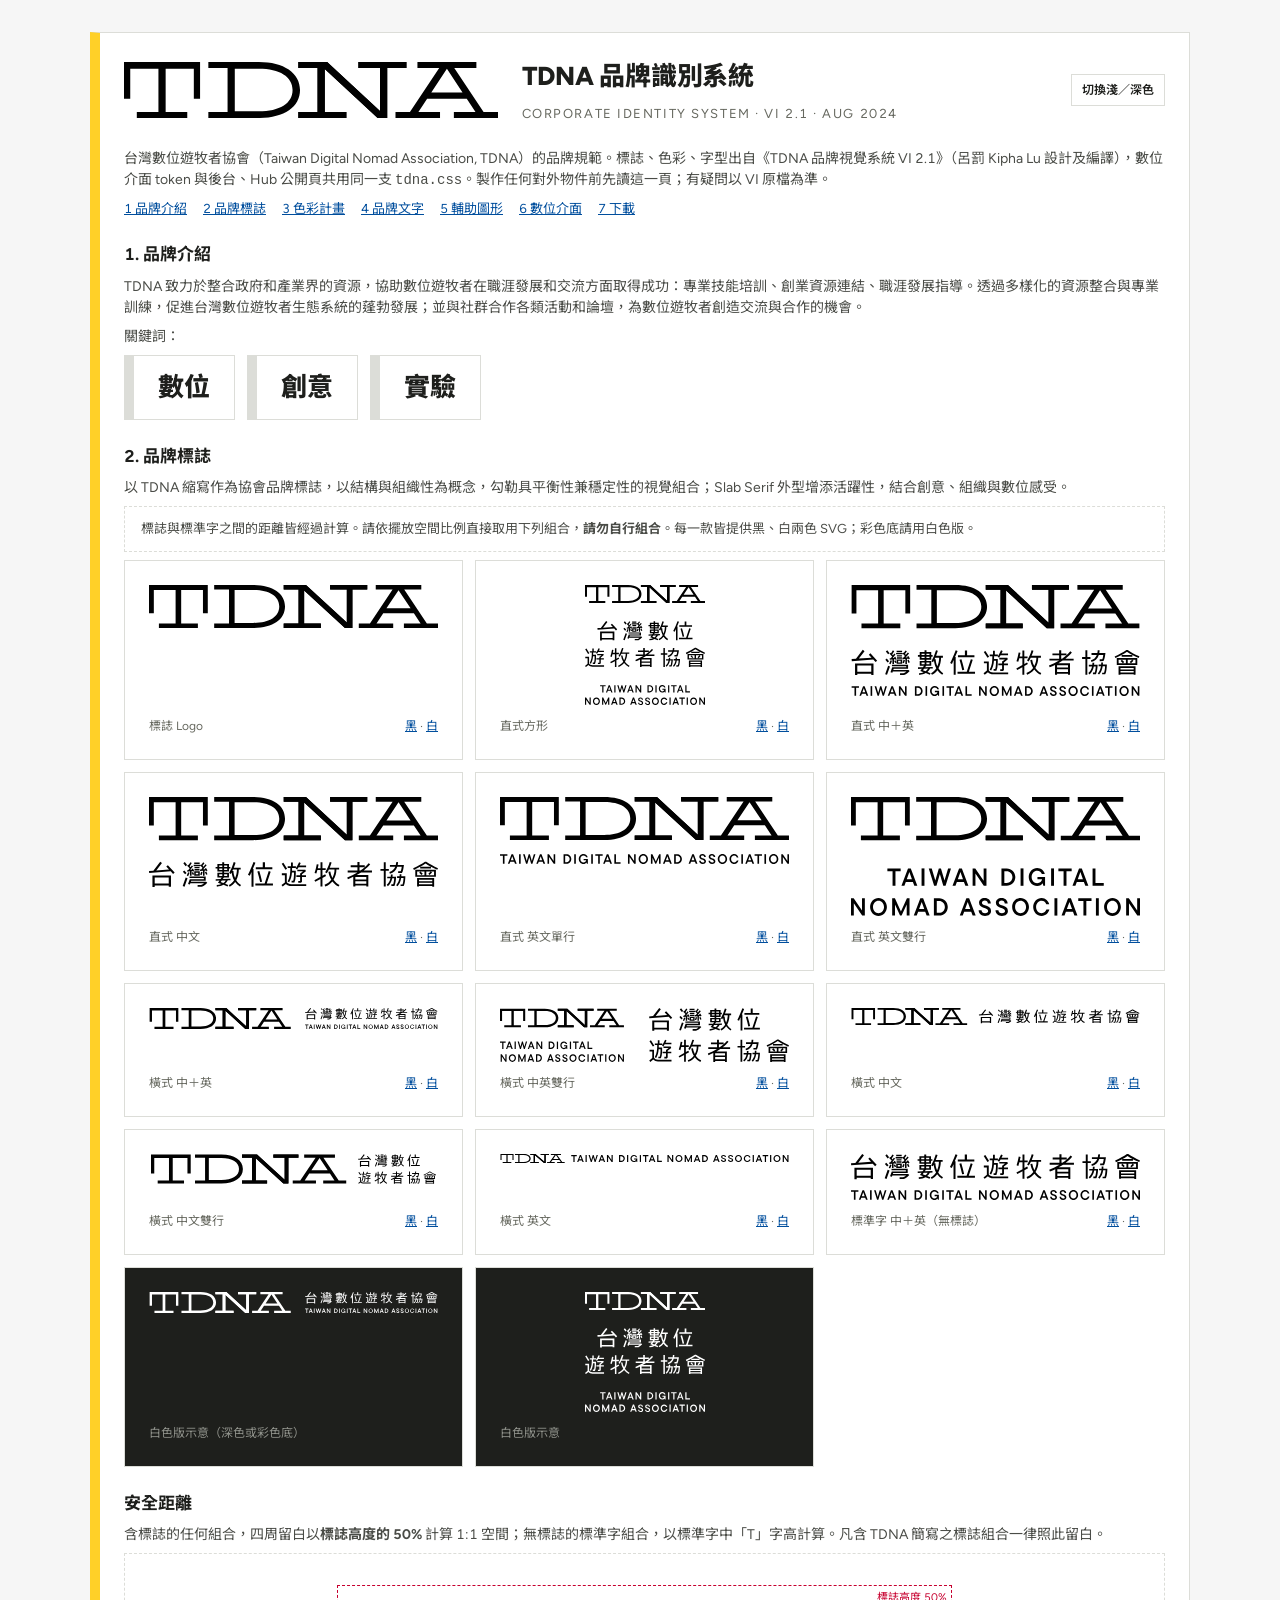
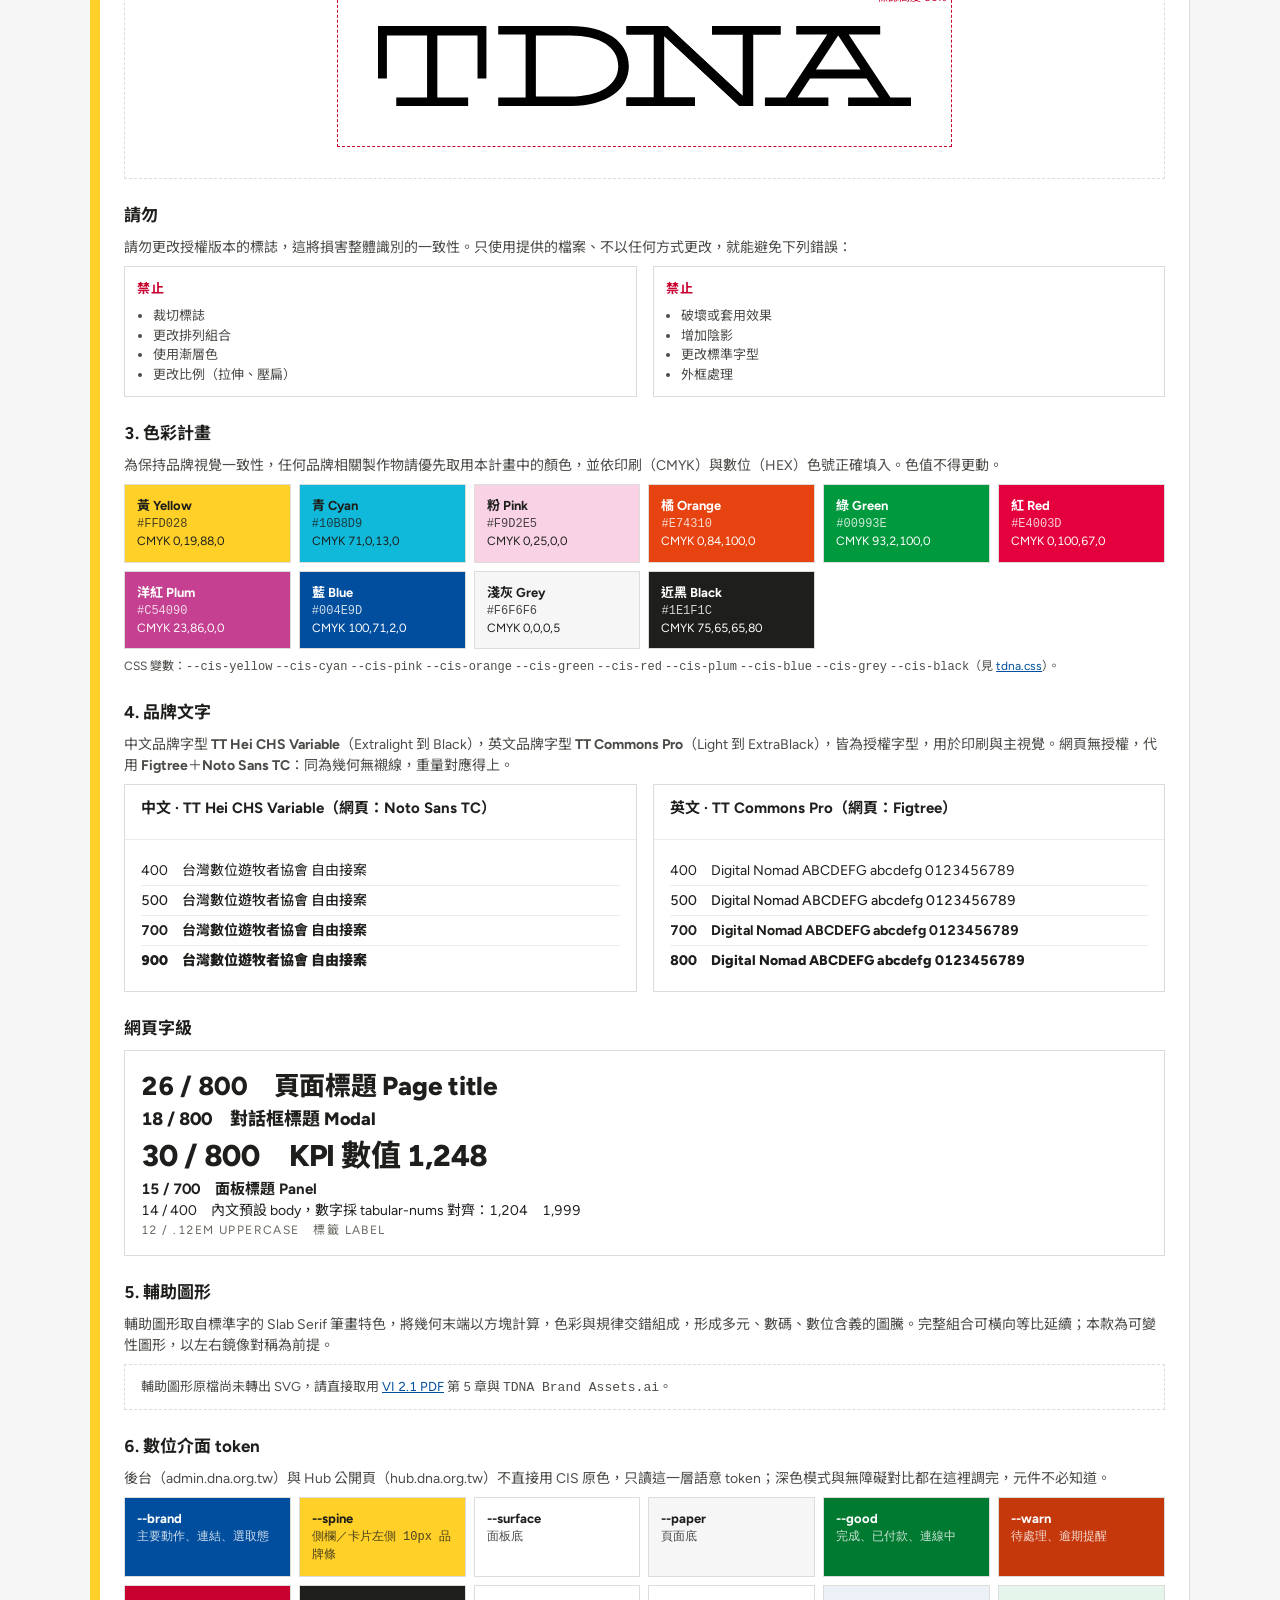
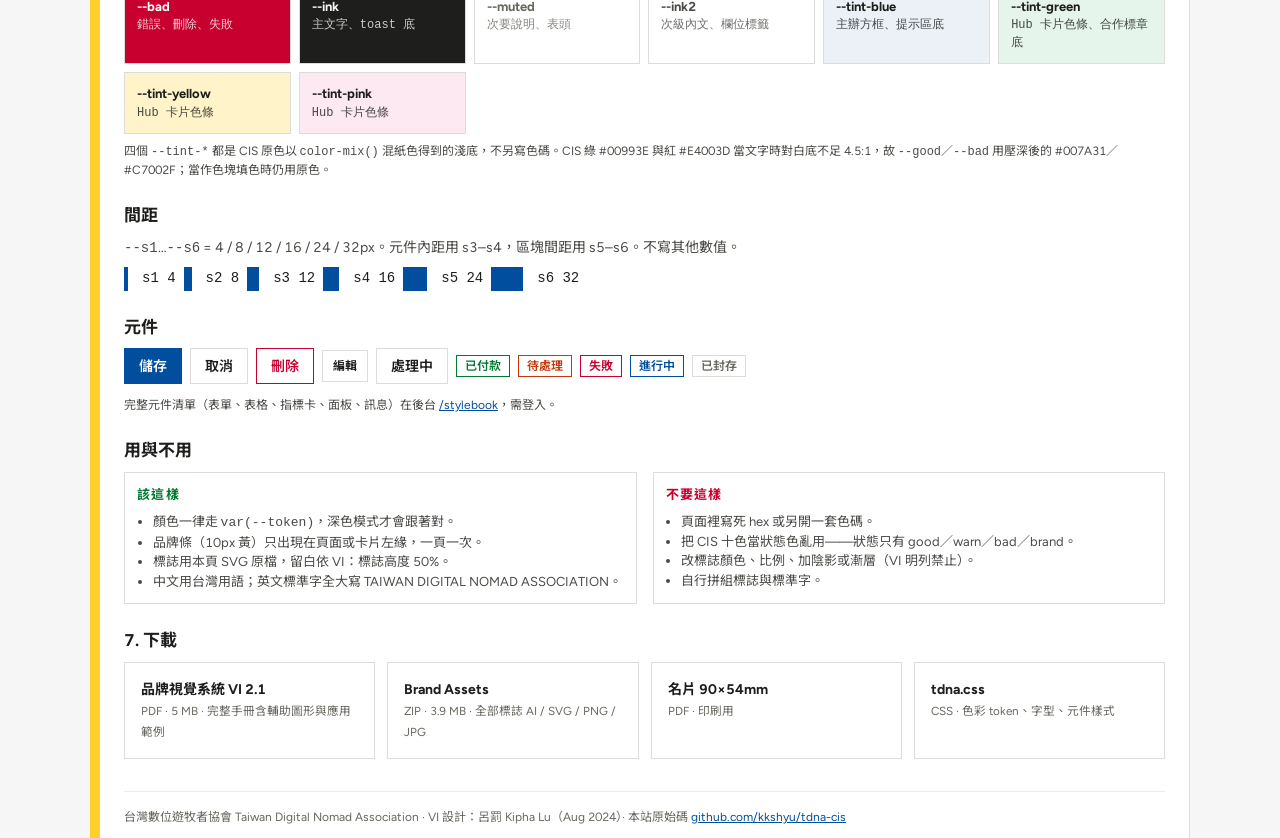
==== index.html @ 8219daec "TDNA CIS static site: logos, colours, type, UI tokens, downloads Co-Authored-By: Claude Fable 5.1 <n" ====
<!doctype html>
<html lang="zh-Hant">
<head>
<meta charset="utf-8">
<meta name="viewport" content="width=device-width, initial-scale=1">
<title>TDNA 品牌識別系統 CIS</title>
<meta name="description" content="台灣數位遊牧者協會（TDNA）品牌識別系統：標誌、色彩、字型、數位介面 token 與可下載素材。依《TDNA 品牌視覺系統 VI 2.1》。">
<meta property="og:title" content="TDNA 品牌識別系統 CIS">
<meta property="og:description" content="台灣數位遊牧者協會品牌識別系統：標誌、色彩、字型、數位介面 token 與可下載素材。">
<link rel="icon" href="data:image/svg+xml,%3Csvg xmlns='http://www.w3.org/2000/svg' viewBox='0 0 16 16'%3E%3Crect width='16' height='16' fill='%23004E9D'/%3E%3Crect width='3' height='16' fill='%23FFD028'/%3E%3C/svg%3E">
<link rel="stylesheet" href="https://fonts.googleapis.com/css2?family=Figtree:wght@400;500;600;700;800&family=Noto+Sans+TC:wght@400;500;700;900&display=swap">
<link rel="stylesheet" href="/assets/tdna.css">
</head>
<body>
<main class="page">
<div class="hero">
  <img src="/assets/logo/logo-black.svg" alt="TDNA" class="logo-light">
  <div>
    <h1>TDNA 品牌識別系統</h1>
    <div class="sub">Corporate Identity System · VI 2.1 · Aug 2024</div>
  </div>
  <button class="btn sm" id="theme" style="margin-left:auto">切換淺／深色</button>
</div>
<p>台灣數位遊牧者協會（Taiwan Digital Nomad Association, TDNA）的品牌規範。標誌、色彩、字型出自《TDNA 品牌視覺系統 VI 2.1》（呂罰 Kipha Lu 設計及編譯），數位介面 token 與後台、Hub 公開頁共用同一支 <code>tdna.css</code>。製作任何對外物件前先讀這一頁；有疑問以 VI 原檔為準。</p>
<nav class="toc">
  <a href="#intro">1 品牌介紹</a><a href="#logo">2 品牌標誌</a><a href="#color">3 色彩計畫</a><a href="#type">4 品牌文字</a><a href="#pattern">5 輔助圖形</a><a href="#ui">6 數位介面</a><a href="#download">7 下載</a>
</nav>

<section id="intro">
<h2>1. 品牌介紹</h2>
<p>TDNA 致力於整合政府和產業界的資源，協助數位遊牧者在職涯發展和交流方面取得成功：專業技能培訓、創業資源連結、職涯發展指導。透過多樣化的資源整合與專業訓練，促進台灣數位遊牧者生態系統的蓬勃發展；並與社群合作各類活動和論壇，為數位遊牧者創造交流與合作的機會。</p>
<p>關鍵詞：</p>
<div class="keywords"><span>數位</span><span>創意</span><span>實驗</span></div>
</section>

<section id="logo">
<h2>2. 品牌標誌</h2>
<p>以 TDNA 縮寫作為協會品牌標誌，以結構與組織性為概念，勾勒具平衡性兼穩定性的視覺組合；Slab Serif 外型增添活躍性，結合創意、組織與數位感受。</p>
<p class="note">標誌與標準字之間的距離皆經過計算。請依擺放空間比例直接取用下列組合，<b>請勿自行組合</b>。每一款皆提供黑、白兩色 SVG；彩色底請用白色版。</p>
<div class="logos">
  <figure><img src="/assets/logo/logo-black.svg" alt="TDNA 標誌"><figcaption><span>標誌 Logo</span><span><a href="/assets/logo/logo-black.svg" download>黑</a> · <a href="/assets/logo/logo-white.svg" download>白</a></span></figcaption></figure>
  <figure><img src="/assets/logo/stacked-square-black.svg" alt="直式方形組合"><figcaption><span>直式方形</span><span><a href="/assets/logo/stacked-square-black.svg" download>黑</a> · <a href="/assets/logo/stacked-square-white.svg" download>白</a></span></figcaption></figure>
  <figure><img src="/assets/logo/stacked-zh-en-black.svg" alt="直式中英組合"><figcaption><span>直式 中＋英</span><span><a href="/assets/logo/stacked-zh-en-black.svg" download>黑</a> · <a href="/assets/logo/stacked-zh-en-white.svg" download>白</a></span></figcaption></figure>
  <figure><img src="/assets/logo/stacked-zh-black.svg" alt="直式中文組合"><figcaption><span>直式 中文</span><span><a href="/assets/logo/stacked-zh-black.svg" download>黑</a> · <a href="/assets/logo/stacked-zh-white.svg" download>白</a></span></figcaption></figure>
  <figure><img src="/assets/logo/stacked-en-black.svg" alt="直式英文單行組合"><figcaption><span>直式 英文單行</span><span><a href="/assets/logo/stacked-en-black.svg" download>黑</a> · <a href="/assets/logo/stacked-en-white.svg" download>白</a></span></figcaption></figure>
  <figure><img src="/assets/logo/stacked-en2-black.svg" alt="直式英文雙行組合"><figcaption><span>直式 英文雙行</span><span><a href="/assets/logo/stacked-en2-black.svg" download>黑</a> · <a href="/assets/logo/stacked-en2-white.svg" download>白</a></span></figcaption></figure>
  <figure><img src="/assets/logo/horizontal-zh-en-black.svg" alt="橫式中英組合"><figcaption><span>橫式 中＋英</span><span><a href="/assets/logo/horizontal-zh-en-black.svg" download>黑</a> · <a href="/assets/logo/horizontal-zh-en-white.svg" download>白</a></span></figcaption></figure>
  <figure><img src="/assets/logo/horizontal-zh2-en2-black.svg" alt="橫式中英雙行組合"><figcaption><span>橫式 中英雙行</span><span><a href="/assets/logo/horizontal-zh2-en2-black.svg" download>黑</a> · <a href="/assets/logo/horizontal-zh2-en2-white.svg" download>白</a></span></figcaption></figure>
  <figure><img src="/assets/logo/horizontal-zh-black.svg" alt="橫式中文組合"><figcaption><span>橫式 中文</span><span><a href="/assets/logo/horizontal-zh-black.svg" download>黑</a> · <a href="/assets/logo/horizontal-zh-white.svg" download>白</a></span></figcaption></figure>
  <figure><img src="/assets/logo/horizontal-zh2-black.svg" alt="橫式中文雙行組合"><figcaption><span>橫式 中文雙行</span><span><a href="/assets/logo/horizontal-zh2-black.svg" download>黑</a> · <a href="/assets/logo/horizontal-zh2-white.svg" download>白</a></span></figcaption></figure>
  <figure><img src="/assets/logo/horizontal-en-black.svg" alt="橫式英文組合"><figcaption><span>橫式 英文</span><span><a href="/assets/logo/horizontal-en-black.svg" download>黑</a> · <a href="/assets/logo/horizontal-en-white.svg" download>白</a></span></figcaption></figure>
  <figure><img src="/assets/logo/wordmark-zh-en-black.svg" alt="中英標準字"><figcaption><span>標準字 中＋英（無標誌）</span><span><a href="/assets/logo/wordmark-zh-en-black.svg" download>黑</a> · <a href="/assets/logo/wordmark-zh-en-white.svg" download>白</a></span></figcaption></figure>
  <figure class="dark"><img src="/assets/logo/horizontal-zh-en-white.svg" alt="橫式中英組合白色版"><figcaption><span>白色版示意（深色或彩色底）</span></figcaption></figure>
  <figure class="dark"><img src="/assets/logo/stacked-square-white.svg" alt="直式方形白色版"><figcaption><span>白色版示意</span></figcaption></figure>
</div>

<h2 style="margin-top:var(--s5)">安全距離</h2>
<p>含標誌的任何組合，四周留白以<b>標誌高度的 50%</b> 計算 1:1 空間；無標誌的標準字組合，以標準字中「T」字高計算。凡含 TDNA 簡寫之標誌組合一律照此留白。</p>
<div class="clear"><div class="box"><img src="/assets/logo/logo-black.svg" alt="標誌留白示意"></div></div>

<h2 style="margin-top:var(--s5)">請勿</h2>
<p>請勿更改授權版本的標誌，這將損害整體識別的一致性。只使用提供的檔案、不以任何方式更改，就能避免下列錯誤：</p>
<div class="sb-do">
  <div class="no"><h3>禁止</h3><ul>
    <li>裁切標誌</li><li>更改排列組合</li><li>使用漸層色</li><li>更改比例（拉伸、壓扁）</li>
  </ul></div>
  <div class="no"><h3>禁止</h3><ul>
    <li>破壞或套用效果</li><li>增加陰影</li><li>更改標準字型</li><li>外框處理</li>
  </ul></div>
</div>
</section>

<section id="color">
<h2>3. 色彩計畫</h2>
<p>為保持品牌視覺一致性，任何品牌相關製作物請優先取用本計畫中的顏色，並依印刷（CMYK）與數位（HEX）色號正確填入。色值不得更動。</p>
<div class="sb-swatch">
  <div style="background:#FFD028;color:#1E1F1C"><b>黃 Yellow</b><code>#FFD028</code><br>CMYK 0,19,88,0</div>
  <div style="background:#10B8D9;color:#1E1F1C"><b>青 Cyan</b><code>#10B8D9</code><br>CMYK 71,0,13,0</div>
  <div style="background:#F9D2E5;color:#1E1F1C"><b>粉 Pink</b><code>#F9D2E5</code><br>CMYK 0,25,0,0</div>
  <div style="background:#E74310;color:#FFF"><b>橘 Orange</b><code>#E74310</code><br>CMYK 0,84,100,0</div>
  <div style="background:#00993E;color:#FFF"><b>綠 Green</b><code>#00993E</code><br>CMYK 93,2,100,0</div>
  <div style="background:#E4003D;color:#FFF"><b>紅 Red</b><code>#E4003D</code><br>CMYK 0,100,67,0</div>
  <div style="background:#C54090;color:#FFF"><b>洋紅 Plum</b><code>#C54090</code><br>CMYK 23,86,0,0</div>
  <div style="background:#004E9D;color:#FFF"><b>藍 Blue</b><code>#004E9D</code><br>CMYK 100,71,2,0</div>
  <div style="background:#F6F6F6;color:#1E1F1C"><b>淺灰 Grey</b><code>#F6F6F6</code><br>CMYK 0,0,0,5</div>
  <div style="background:#1E1F1C;color:#FFF"><b>近黑 Black</b><code>#1E1F1C</code><br>CMYK 75,65,65,80</div>
</div>
<p class="count">CSS 變數：<code>--cis-yellow</code> <code>--cis-cyan</code> <code>--cis-pink</code> <code>--cis-orange</code> <code>--cis-green</code> <code>--cis-red</code> <code>--cis-plum</code> <code>--cis-blue</code> <code>--cis-grey</code> <code>--cis-black</code>（見 <a href="/assets/tdna.css">tdna.css</a>）。</p>
</section>

<section id="type">
<h2>4. 品牌文字</h2>
<p>中文品牌字型 <b>TT Hei CHS Variable</b>（Extralight 到 Black），英文品牌字型 <b>TT Commons Pro</b>（Light 到 ExtraBlack），皆為授權字型，用於印刷與主視覺。網頁無授權，代用 <b>Figtree</b>＋<b>Noto Sans TC</b>：同為幾何無襯線，重量對應得上。</p>
<div class="type">
  <div class="panel"><div class="ph"><h2>中文 · TT Hei CHS Variable（網頁：Noto Sans TC）</h2></div><div class="pb">
    <div style="font-weight:400">400　台灣數位遊牧者協會 自由接案</div>
    <div style="font-weight:500">500　台灣數位遊牧者協會 自由接案</div>
    <div style="font-weight:700">700　台灣數位遊牧者協會 自由接案</div>
    <div style="font-weight:900">900　台灣數位遊牧者協會 自由接案</div>
  </div></div>
  <div class="panel"><div class="ph"><h2>英文 · TT Commons Pro（網頁：Figtree）</h2></div><div class="pb">
    <div style="font-weight:400">400　Digital Nomad ABCDEFG abcdefg 0123456789</div>
    <div style="font-weight:500">500　Digital Nomad ABCDEFG abcdefg 0123456789</div>
    <div style="font-weight:700">700　Digital Nomad ABCDEFG abcdefg 0123456789</div>
    <div style="font-weight:800">800　Digital Nomad ABCDEFG abcdefg 0123456789</div>
  </div></div>
</div>
<h2 style="margin-top:var(--s5)">網頁字級</h2>
<div class="panel"><div class="pb">
  <div style="font-size:26px;font-weight:800;letter-spacing:-.01em">26 / 800　頁面標題 Page title</div>
  <div style="font-size:18px;font-weight:800">18 / 800　對話框標題 Modal</div>
  <div style="font-size:30px;font-weight:800;letter-spacing:-.02em">30 / 800　KPI 數值 1,248</div>
  <div style="font-size:15px;font-weight:700">15 / 700　面板標題 Panel</div>
  <div>14 / 400　內文預設 body，數字採 tabular-nums 對齊：1,204　1,999</div>
  <div style="font-size:12px;letter-spacing:.12em;text-transform:uppercase;color:var(--muted)">12 / .12em uppercase　標籤 Label</div>
</div></div>
</section>

<section id="pattern">
<h2>5. 輔助圖形</h2>
<p>輔助圖形取自標準字的 Slab Serif 筆畫特色，將幾何末端以方塊計算，色彩與規律交錯組成，形成多元、數碼、數位含義的圖騰。完整組合可橫向等比延續；本款為可變性圖形，以左右鏡像對稱為前提。</p>
<p class="note">輔助圖形原檔尚未轉出 SVG，請直接取用 <a href="/assets/download/TDNA-VI-2.1.pdf">VI 2.1 PDF</a> 第 5 章與 <code>TDNA Brand Assets.ai</code>。</p>
</section>

<section id="ui">
<h2>6. 數位介面 token</h2>
<p>後台（admin.dna.org.tw）與 Hub 公開頁（hub.dna.org.tw）不直接用 CIS 原色，只讀這一層語意 token；深色模式與無障礙對比都在這裡調完，元件不必知道。</p>
<div class="sb-swatch">
  <div style="background:var(--brand);color:var(--brand-ink)"><b>--brand</b><code>主要動作、連結、選取態</code></div>
  <div style="background:var(--spine);color:#1E1F1C"><b>--spine</b><code>側欄／卡片左側 10px 品牌條</code></div>
  <div style="background:var(--surface);color:var(--ink);border:1px solid var(--line)"><b>--surface</b><code>面板底</code></div>
  <div style="background:var(--paper);color:var(--ink);border:1px solid var(--line)"><b>--paper</b><code>頁面底</code></div>
  <div style="background:var(--good);color:var(--brand-ink)"><b>--good</b><code>完成、已付款、連線中</code></div>
  <div style="background:var(--warn);color:var(--brand-ink)"><b>--warn</b><code>待處理、逾期提醒</code></div>
  <div style="background:var(--bad);color:var(--brand-ink)"><b>--bad</b><code>錯誤、刪除、失敗</code></div>
  <div style="background:var(--ink);color:var(--paper)"><b>--ink</b><code>主文字、toast 底</code></div>
  <div style="color:var(--muted);border:1px solid var(--line)"><b>--muted</b><code>次要說明、表頭</code></div>
  <div style="color:var(--ink2);border:1px solid var(--line)"><b>--ink2</b><code>次級內文、欄位標籤</code></div>
  <div style="background:var(--tint-blue);border:1px solid var(--line)"><b>--tint-blue</b><code>主辦方框、提示區底</code></div>
  <div style="background:var(--tint-green);border:1px solid var(--line)"><b>--tint-green</b><code>Hub 卡片色條、合作標章底</code></div>
  <div style="background:var(--tint-yellow);border:1px solid var(--line)"><b>--tint-yellow</b><code>Hub 卡片色條</code></div>
  <div style="background:var(--tint-pink);border:1px solid var(--line)"><b>--tint-pink</b><code>Hub 卡片色條</code></div>
</div>
<p class="count">四個 <code>--tint-*</code> 都是 CIS 原色以 <code>color-mix()</code> 混紙色得到的淺底，不另寫色碼。CIS 綠 #00993E 與紅 #E4003D 當文字時對白底不足 4.5:1，故 <code>--good</code>／<code>--bad</code> 用壓深後的 #007A31／#C7002F；當作色塊填色時仍用原色。</p>
<h2 style="margin-top:var(--s5)">間距</h2>
<p><code>--s1</code>…<code>--s6</code> = 4 / 8 / 12 / 16 / 24 / 32px。元件內距用 s3–s4，區塊間距用 s5–s6。不寫其他數值。</p>
<div class="sb-row">
  <span class="sw" style="width:4px;height:24px;background:var(--brand)"></span><code>s1 4</code>
  <span class="sw" style="width:8px;height:24px;background:var(--brand)"></span><code>s2 8</code>
  <span class="sw" style="width:12px;height:24px;background:var(--brand)"></span><code>s3 12</code>
  <span class="sw" style="width:16px;height:24px;background:var(--brand)"></span><code>s4 16</code>
  <span class="sw" style="width:24px;height:24px;background:var(--brand)"></span><code>s5 24</code>
  <span class="sw" style="width:32px;height:24px;background:var(--brand)"></span><code>s6 32</code>
</div>
<h2 style="margin-top:var(--s5)">元件</h2>
<div class="sb-row">
  <button class="btn pri">儲存</button><button class="btn">取消</button><button class="btn danger">刪除</button><button class="btn sm">編輯</button><button class="btn" disabled>處理中</button>
  <span class="pill good">已付款</span><span class="pill warn">待處理</span><span class="pill bad">失敗</span><span class="pill brand">進行中</span><span class="pill muted">已封存</span>
</div>
<p class="count">完整元件清單（表單、表格、指標卡、面板、訊息）在後台 <a href="https://admin.dna.org.tw/stylebook">/stylebook</a>，需登入。</p>
<h2 style="margin-top:var(--s5)">用與不用</h2>
<div class="sb-do">
  <div class="yes"><h3>該這樣</h3><ul>
    <li>顏色一律走 <code>var(--token)</code>，深色模式才會跟著對。</li>
    <li>品牌條（10px 黃）只出現在頁面或卡片左緣，一頁一次。</li>
    <li>標誌用本頁 SVG 原檔，留白依 VI：標誌高度 50%。</li>
    <li>中文用台灣用語；英文標準字全大寫 TAIWAN DIGITAL NOMAD ASSOCIATION。</li>
  </ul></div>
  <div class="no"><h3>不要這樣</h3><ul>
    <li>頁面裡寫死 hex 或另開一套色碼。</li>
    <li>把 CIS 十色當狀態色亂用——狀態只有 good／warn／bad／brand。</li>
    <li>改標誌顏色、比例、加陰影或漸層（VI 明列禁止）。</li>
    <li>自行拼組標誌與標準字。</li>
  </ul></div>
</div>
</section>

<section id="download">
<h2>7. 下載</h2>
<div class="dl">
  <a href="/assets/download/TDNA-VI-2.1.pdf"><b>品牌視覺系統 VI 2.1</b><small>PDF · 5 MB · 完整手冊含輔助圖形與應用範例</small></a>
  <a href="/assets/download/TDNA-Brand-Assets.zip"><b>Brand Assets</b><small>ZIP · 3.9 MB · 全部標誌 AI / SVG / PNG / JPG</small></a>
  <a href="/assets/download/TDNA-namecard-90x54.pdf"><b>名片 90×54mm</b><small>PDF · 印刷用</small></a>
  <a href="/assets/tdna.css"><b>tdna.css</b><small>CSS · 色彩 token、字型、元件樣式</small></a>
</div>
</section>

<footer class="foot">台灣數位遊牧者協會 Taiwan Digital Nomad Association · VI 設計：呂罰 Kipha Lu（Aug 2024）· 本站原始碼 <a href="https://github.com/kkshyu/tdna-cis">github.com/kkshyu/tdna-cis</a></footer>
</main>
<script>
document.getElementById('theme').onclick=()=>{
  const dark=document.documentElement.getAttribute('data-theme')==='dark'||(!document.documentElement.getAttribute('data-theme')&&matchMedia('(prefers-color-scheme: dark)').matches);
  document.documentElement.setAttribute('data-theme',dark?'light':'dark');
  swapLogo();
};
function swapLogo(){
  const dark=document.documentElement.getAttribute('data-theme')==='dark'||(!document.documentElement.getAttribute('data-theme')&&matchMedia('(prefers-color-scheme: dark)').matches);
  document.querySelector('.hero img').src=dark?'/assets/logo/logo-white.svg':'/assets/logo/logo-black.svg';
}
swapLogo();
</script>
</body>
</html>
---- assets/tdna.css ----
/* TDNA Stylebook — 單一樣式來源。所有後台頁面（/、/imports、/login、/stylebook）都吃這支。
   色彩依《TDNA 品牌視覺系統 VI 2.1》色彩計畫頁；字型依品牌文字頁（TT Hei CHS / TT Commons Pro
   為授權字型，網頁以 Figtree + Noto Sans TC 代用）。改樣式請只改這裡，並在 /stylebook 上目視驗收。 */

/* CIS 原色：印刷與數位共用，勿更動色值。語意 token 才是 UI 該用的東西。 */
:root{
  --cis-yellow:#FFD028;--cis-cyan:#10B8D9;--cis-pink:#F9D2E5;--cis-orange:#E74310;
  --cis-green:#00993E;--cis-red:#E4003D;--cis-plum:#C54090;--cis-blue:#004E9D;
  --cis-grey:#F6F6F6;--cis-black:#1E1F1C;--cis-white:#FFFFFF;
}
:root{
  /* 文字色對白底皆 ≥ 4.5:1（muted 5.7、good 5.5、warn 5.4、bad 6.1）；--ctrl 為輸入框邊界 ≥ 3:1 */
  --paper:#F6F6F6;--surface:#FFFFFF;--ink:#1E1F1C;--ink2:#4A4C47;--muted:#66685F;--line:#DCDDD8;--line2:#ECEDE9;--ctrl:#8A8C86;
  --brand:#004E9D;--brand-ink:#FFFFFF;--spine:#FFD028;--good:#007A31;--warn:#C4380C;--bad:#C7002F;--pink:#F9D2E5;--cyan:#10B8D9;--plum:#C54090;
  --shadow:4px 4px 0 var(--ink);
  /* 淺色底（Hub 卡片色條、主辦方框、提示區）：一律由 CIS 原色混紙色，不另寫色碼 */
  --tint-blue:color-mix(in srgb,var(--cis-blue) 8%,var(--surface));--tint-green:color-mix(in srgb,var(--cis-green) 10%,var(--surface));
  --tint-yellow:color-mix(in srgb,var(--cis-yellow) 25%,var(--surface));--tint-pink:color-mix(in srgb,var(--cis-pink) 50%,var(--surface));
  --s1:4px;--s2:8px;--s3:12px;--s4:16px;--s5:24px;--s6:32px;
  --sans:"Figtree","Noto Sans TC","PingFang TC",system-ui,sans-serif;
}
@media (prefers-color-scheme: dark){:root:not([data-theme="light"]){
  --paper:#141513;--surface:#1E1F1C;--ink:#F1F1EC;--ink2:#C9CAC3;--muted:#8F918A;--line:#3A3B37;--line2:#2B2C29;--ctrl:#75776F;
  --brand:#4F9BE8;--brand-ink:#0B1B2E;--good:#3FC271;--warn:#FF7A4D;--bad:#FF5C7A;--shadow:4px 4px 0 #000;
}}
:root[data-theme="dark"]{
  --paper:#141513;--surface:#1E1F1C;--ink:#F1F1EC;--ink2:#C9CAC3;--muted:#8F918A;--line:#3A3B37;--line2:#2B2C29;--ctrl:#75776F;
  --brand:#4F9BE8;--brand-ink:#0B1B2E;--good:#3FC271;--warn:#FF7A4D;--bad:#FF5C7A;--shadow:4px 4px 0 #000;
}
*{box-sizing:border-box}
html,body{height:100%}
body{margin:0;background:var(--paper);color:var(--ink);font:14px/1.5 var(--sans);font-variant-numeric:tabular-nums}
button,input,select,textarea{font:inherit;color:inherit}
a{color:var(--brand)}
h1,h2,h3{margin:0;text-wrap:balance}
.app{display:grid;grid-template-columns:232px 1fr;min-height:100vh}
/* sidebar */
.side{position:sticky;top:0;height:100vh;background:var(--surface);border-right:1px solid var(--line);display:flex;flex-direction:column;padding-left:10px}
.side::before{content:"";position:absolute;left:0;top:0;bottom:0;width:10px;background:var(--spine)}
.logo{padding:var(--s5) var(--s4) var(--s4);border-bottom:1px solid var(--line2)}
.logo b{display:block;font-size:20px;font-weight:800;letter-spacing:-.01em}
.logo span{display:block;font-size:12px;letter-spacing:.14em;text-transform:uppercase;color:var(--muted);margin-top:2px}
.nav{padding:var(--s2) 0;overflow:auto;flex:1}
.nav .grp{padding:var(--s3) var(--s4) var(--s1);font-size:12px;letter-spacing:.14em;text-transform:uppercase;color:var(--muted)}
.nav button{display:flex;align-items:center;gap:10px;width:100%;text-align:left;padding:6px var(--s4);border:0;background:none;cursor:pointer;color:var(--ink2);min-height:36px;border-left:3px solid transparent}
.nav{scrollbar-width:thin;mask-image:linear-gradient(to bottom,#000 calc(100% - 24px),transparent)}  /* 底部漸隱提示還有項目可捲 */
.nav button svg{width:16px;height:16px;flex:none;stroke:currentColor;fill:none;stroke-width:2;stroke-linecap:round;stroke-linejoin:round}
.nav button:hover{background:var(--line2);color:var(--ink)}
.nav button[aria-current="page"]{color:var(--brand);border-left-color:var(--brand);font-weight:700;background:color-mix(in srgb,var(--brand) 8%,transparent)}
.nav button .n{margin-left:auto;font-size:12px;color:var(--muted);font-weight:500}
.side .foot{padding:var(--s3) var(--s4);border-top:1px solid var(--line2);font-size:12px;color:var(--muted);display:flex;justify-content:space-between;align-items:center;gap:8px;flex-wrap:wrap}
.dot{display:inline-block;width:8px;height:8px;background:var(--muted)}
.dot.on{background:var(--good)}
/* main */
.main{padding:var(--s5) var(--s6) var(--s6);min-width:0}
.head{display:flex;align-items:flex-end;justify-content:space-between;gap:var(--s4);margin-bottom:var(--s5);flex-wrap:wrap}
.head h1{font-size:26px;font-weight:800;letter-spacing:-.01em}
.head p{margin:2px 0 0;color:var(--muted)}
.tools{display:flex;gap:var(--s2);flex-wrap:wrap;align-items:center}
.btn{color:var(--ink);text-decoration:none;display:inline-flex;align-items:center;gap:6px;white-space:nowrap;flex:none;min-height:36px;padding:0 14px;border:1px solid var(--line);background:var(--surface);cursor:pointer;font-weight:600;transition:background .15s,box-shadow .15s,transform .15s}
.btn:hover{background:var(--line2)}
.btn.pri{background:var(--brand);color:var(--brand-ink);border-color:var(--brand)}
.btn.pri:hover{box-shadow:var(--shadow);transform:translate(-1px,-1px)}
.btn.danger{color:var(--bad);border-color:var(--bad)}
.btn.sm{min-height:32px;padding:0 10px;font-size:12px}
.btn:focus-visible,input:focus-visible,select:focus-visible,textarea:focus-visible,.nav button:focus-visible,tr:focus-visible{outline:2px solid var(--brand);outline-offset:2px}
input,select,textarea{min-height:36px;padding:6px 10px;border:1px solid var(--ctrl);background:var(--surface);width:100%}
.skip{position:absolute;left:-9999px;top:8px;background:var(--brand);color:var(--brand-ink);padding:8px 12px;z-index:100}
.skip:focus{left:12px}
textarea{min-height:88px;resize:vertical}
.tools input,.tools select{width:auto;min-width:160px}
/* kpi */
.kpis{display:grid;grid-template-columns:repeat(auto-fit,minmax(170px,1fr));gap:var(--s3);margin-bottom:var(--s5)}
.kpi{background:var(--surface);border:1px solid var(--line);padding:var(--s4)}
.kpi .l{font-size:12px;letter-spacing:.12em;text-transform:uppercase;color:var(--muted)}
.kpi .v{font-size:30px;font-weight:800;letter-spacing:-.02em;line-height:1.15;margin-top:6px}
.kpi .v small{font-size:13px;font-weight:600;color:var(--muted);margin-left:4px}
.kpi .d{font-size:12px;color:var(--ink2);margin-top:4px}
.kpi.alert{border-color:var(--warn)}
.kpi.alert .v{color:var(--warn)}
.grid2{display:grid;grid-template-columns:3fr 2fr;gap:var(--s4);margin-bottom:var(--s5)}.grid2>*{min-width:0}
@media (max-width:1100px){.grid2{grid-template-columns:1fr}}
.panel{background:var(--surface);border:1px solid var(--line)}
.panel .ph{display:flex;justify-content:space-between;align-items:baseline;padding:var(--s3) var(--s4);border-bottom:1px solid var(--line2)}
.panel .ph h2{font-size:15px;font-weight:700}
.panel .ph span{font-size:12px;color:var(--muted)}
.panel .pb{padding:var(--s4)}
/* chart */
.chart{position:relative}
.chart svg{width:100%;height:auto;display:block;overflow:visible}
.chart .tip{position:absolute;pointer-events:none;background:var(--ink);color:var(--paper);font-size:12px;padding:4px 8px;white-space:nowrap;transform:translate(-50%,-120%);display:none}
.bars{display:grid;gap:8px}
.bar{display:grid;grid-template-columns:72px 1fr 40px;align-items:center;gap:10px;font-size:13px}
.bar i{display:block;height:14px;background:var(--brand);min-width:2px}
.bar b{text-align:right;font-weight:600}
/* todo list */
.todo{list-style:none;margin:0;padding:0}
.todo li{display:grid;grid-template-columns:6px 1fr auto;gap:12px;align-items:start;padding:10px 0;border-bottom:1px solid var(--line2)}
.todo li:last-child{border-bottom:0}
.todo li i{display:block;height:100%;min-height:36px;background:var(--warn)}
.todo li i.bad{background:var(--bad)}.todo li i.good{background:var(--good)}.todo li i.info{background:var(--brand)}
.todo .t{font-weight:600}
.todo .s{font-size:12px;color:var(--muted)}
.todo .w{font-size:12px;color:var(--muted);white-space:nowrap}
/* table */
.tbl{overflow-x:auto;background:var(--surface);border:1px solid var(--line)}
table{border-collapse:collapse;width:100%;min-width:720px}
th,td{padding:10px 12px;text-align:left;vertical-align:top;border-bottom:1px solid var(--line2)}
.tbl td{white-space:nowrap}  /* 窄螢幕改為橫向捲動，避免中文逐字換行 */
.tbl td.cut,.tbl td.wrap{white-space:normal}
th{font-size:12px;letter-spacing:.1em;text-transform:uppercase;color:var(--muted);font-weight:600;white-space:nowrap;position:sticky;top:0;background:var(--surface);cursor:pointer;user-select:none}
th.sorted{color:var(--brand)}
tbody tr{cursor:pointer;transition:background .12s}
tbody tr:hover{background:color-mix(in srgb,var(--brand) 6%,transparent)}
td.num{text-align:right;font-weight:600}
td.cut{max-width:320px;overflow:hidden;text-overflow:ellipsis;white-space:nowrap}
.empty{padding:var(--s6);text-align:center;color:var(--muted)}
.pill{display:inline-block;padding:1px 8px;font-size:12px;font-weight:600;border:1px solid var(--line);white-space:nowrap}
.pill.good{border-color:var(--good);color:var(--good)}
.pill.warn{border-color:var(--warn);color:var(--warn)}
.pill.bad{border-color:var(--bad);color:var(--bad)}
.pill.brand{border-color:var(--brand);color:var(--brand)}
.pill.muted{color:var(--muted)}
.sw{display:inline-block;width:10px;height:10px;vertical-align:-1px;margin-right:6px}
.count{font-size:12px;color:var(--muted);margin:var(--s2) 0 0}
/* summary blocks */
.sum{display:grid;grid-template-columns:repeat(auto-fit,minmax(260px,1fr));gap:var(--s3);margin-bottom:var(--s4)}
.sum table{min-width:0}
.sum td,.sum th{padding:6px 10px;font-size:13px}
.sum th{position:static;cursor:default}
/* modal */
.modal{position:fixed;inset:0;background:rgba(20,21,19,.55);display:flex;align-items:flex-start;justify-content:center;padding:6vh 16px;overflow:auto;z-index:20}
.modal form{background:var(--surface);border:1px solid var(--line);box-shadow:var(--shadow);width:min(720px,100%);padding:var(--s5)}
.modal h2{font-size:18px;font-weight:800;margin-bottom:var(--s4)}
.fields{display:grid;grid-template-columns:repeat(2,1fr);gap:var(--s3) var(--s4)}
.fields label{display:grid;gap:4px;font-size:12px;font-weight:600;color:var(--ink2)}
.fields label.wide{grid-column:1/-1}
.fields .err{color:var(--bad);font-weight:500;display:none}
.fields label.bad .err{display:block}
.fields label.bad input,.fields label.bad select{border-color:var(--bad)}
.fact{display:flex;gap:var(--s2);justify-content:flex-end;margin-top:var(--s5);flex-wrap:wrap}
.fact .del{margin-right:auto}
.toast{position:fixed;left:50%;bottom:24px;transform:translateX(-50%);background:var(--ink);color:var(--paper);padding:8px 14px;font-weight:600;display:none;z-index:30}
.note{border:1px dashed var(--line);padding:var(--s3) var(--s4);color:var(--ink2);font-size:13px;margin-bottom:var(--s4);background:var(--surface)}
@media (max-width:820px){
  .app{grid-template-columns:1fr}
  .side{position:static;height:auto;flex-direction:row;align-items:center;overflow-x:auto;padding-left:0;border-right:0;border-bottom:1px solid var(--line)}
  .side::before{width:100%;height:6px;bottom:auto}
  .logo{border:0;padding:var(--s4)}
  .nav{display:flex;padding:0}
  .nav .grp{display:none}
  .nav button{white-space:nowrap;border-left:0;border-bottom:3px solid transparent}
  .nav button[aria-current="page"]{border-bottom-color:var(--brand)}
  .side .foot{display:none}
  .main{padding:var(--s4)}
  .fields{grid-template-columns:1fr}
  input,select,textarea{font-size:16px}  /* 避免 iOS 聚焦時自動縮放 */
  .btn,.btn.sm,.nav button{min-height:44px}
}
@media (prefers-reduced-motion:reduce){*{transition:none!important}}

/* ── 單欄頁面外殼：/imports、/stylebook 等沒有側欄的頁面用 ───────────────── */
.page{max-width:1100px;margin:var(--s6) auto;padding:var(--s5);background:var(--surface);border:1px solid var(--line);border-left:10px solid var(--spine)}
.page h1{font-size:26px;font-weight:800;letter-spacing:-.01em;margin-bottom:var(--s2)}
.page h2{font-size:17px;font-weight:700;margin:0 0 var(--s2)}
.page section{margin:var(--s5) 0}
.page p{margin:var(--s2) 0;color:var(--ink2)}
.page table{min-width:0}
.scroll{overflow:auto}
progress{width:100%;height:10px}
.row,.sb-row{display:flex;gap:var(--s2);flex-wrap:wrap;align-items:center;margin-bottom:var(--s3)}
.row input,.row select{width:auto;flex:1 1 200px}
.back{display:inline-block;font-size:13px;margin-bottom:var(--s3)}
@media (max-width:820px){.page{margin:0;padding:var(--s4)}}

/* ── 登入卡 ─────────────────────────────────────────────────────────────── */
.login{min-height:100vh;display:grid;place-items:center}
.card{background:var(--surface);border:1px solid var(--line);box-shadow:6px 6px 0 var(--ink);padding:40px;width:min(420px,92vw);position:relative}
.card::before{content:"";position:absolute;left:0;top:0;bottom:0;width:10px;background:var(--spine)}
.card h1{margin:0 0 4px;font-size:24px;font-weight:800}
.card p{margin:6px 0 0;color:var(--ink2)}
.card .warn{border:1px dashed var(--warn);color:var(--warn);padding:10px 12px;font-size:13px;margin-top:var(--s4)}
.card #g{margin-top:28px;min-height:44px}
.card #err{color:var(--bad);font-weight:700;margin-top:var(--s3)}

/* ── Stylebook 專用（僅 /stylebook 用到，不影響其他頁） ───────────────────── */
.sb-swatch{display:grid;grid-template-columns:repeat(auto-fit,minmax(150px,1fr));gap:var(--s2)}
.sb-swatch div{padding:var(--s3);border:1px solid var(--line);font-size:12px;line-height:1.4}
.sb-swatch b{display:block;font-size:13px}
.sb-swatch code{color:inherit;opacity:.8}
.sb-do{display:grid;grid-template-columns:1fr 1fr;gap:var(--s4)}
@media (max-width:700px){.sb-do{grid-template-columns:1fr}}
.sb-do>div{border:1px solid var(--line);padding:var(--s3);font-size:13px}
.sb-do ul{margin:var(--s2) 0 0;padding-left:1.2em;color:var(--ink2)}
.sb-do h3{margin:0;font-size:13px;letter-spacing:.1em;text-transform:uppercase}
.sb-do .yes h3{color:var(--good)}.sb-do .no h3{color:var(--bad)}

/* Hub management uses the same components as the Stylebook. */
.hub-console{max-width:1200px}.hub-console .hub-section{padding:var(--s5)}
.hub-console label{display:grid;gap:var(--s1);font-size:13px;margin:var(--s3) 0}
.hub-console details{margin:var(--s3) 0}.hub-console summary{cursor:pointer;padding:var(--s3) var(--s4);background:var(--line2);border:1px solid var(--line)}
.hub-console .status{min-height:25px;margin:var(--s3) 0}.hub-console .row{align-items:start}
.hub-console .row>label{flex:1 1 180px;min-width:0}.hub-console .row input,.hub-console .row select{min-width:0;width:100%;flex:none}
.hub-mail-preview{white-space:pre-wrap;overflow-wrap:anywhere;font:inherit;background:var(--paper);padding:var(--s4);border:1px solid var(--line)}
@media(max-width:700px){.hub-console .hub-section{padding:var(--s4)}}

/* ── CIS 站（cis.dna.org.tw）專用 ─────────────────────────────────────────── */
.hero{display:flex;align-items:center;gap:var(--s5);flex-wrap:wrap;margin-bottom:var(--s5)}
.hero img{height:56px;width:auto}
.hero .sub{color:var(--muted);font-size:13px;letter-spacing:.12em;text-transform:uppercase}
.logos{display:grid;grid-template-columns:repeat(auto-fit,minmax(260px,1fr));gap:var(--s3)}
.logos figure{margin:0;border:1px solid var(--line);background:#fff;padding:var(--s5);display:grid;gap:var(--s3);align-content:space-between}
.logos figure.dark{background:var(--cis-black)}
.logos img{width:100%;height:auto;max-height:120px;object-fit:contain}
.logos figcaption{font-size:12px;color:var(--muted);display:flex;justify-content:space-between;gap:var(--s2);flex-wrap:wrap}
.logos figure.dark figcaption{color:#8F918A}
.logos figcaption a{white-space:nowrap}
.keywords{display:flex;gap:var(--s3);flex-wrap:wrap}
.keywords span{font-size:26px;font-weight:800;padding:var(--s3) var(--s5);border-left:10px solid var(--spine);background:var(--surface);border:1px solid var(--line);border-left-width:10px}
.clear{display:grid;place-items:center;padding:var(--s6);border:1px dashed var(--line);background:var(--surface)}
.clear .box{position:relative;padding:40px;outline:1px dashed var(--bad)}
.clear .box img{height:80px;display:block}
.clear .box::after{content:"標誌高度 50%";position:absolute;right:4px;top:4px;font-size:11px;color:var(--bad)}
.type{display:grid;grid-template-columns:1fr 1fr;gap:var(--s4)}
@media (max-width:700px){.type{grid-template-columns:1fr}}
.type .panel .pb div{padding:4px 0;border-bottom:1px solid var(--line2)}
.type .panel .pb div:last-child{border-bottom:0}
.dl{display:grid;grid-template-columns:repeat(auto-fit,minmax(220px,1fr));gap:var(--s3)}
.dl a{display:block;padding:var(--s4);border:1px solid var(--line);background:var(--surface);text-decoration:none;color:var(--ink)}
.dl a:hover{box-shadow:var(--shadow);transform:translate(-1px,-1px)}
.dl a b{display:block}
.dl a small{color:var(--muted)}
.toc{display:flex;gap:var(--s2) var(--s4);flex-wrap:wrap;font-size:13px;margin-bottom:var(--s4)}
footer.foot{margin-top:var(--s6);padding-top:var(--s4);border-top:1px solid var(--line2);font-size:12px;color:var(--muted)}
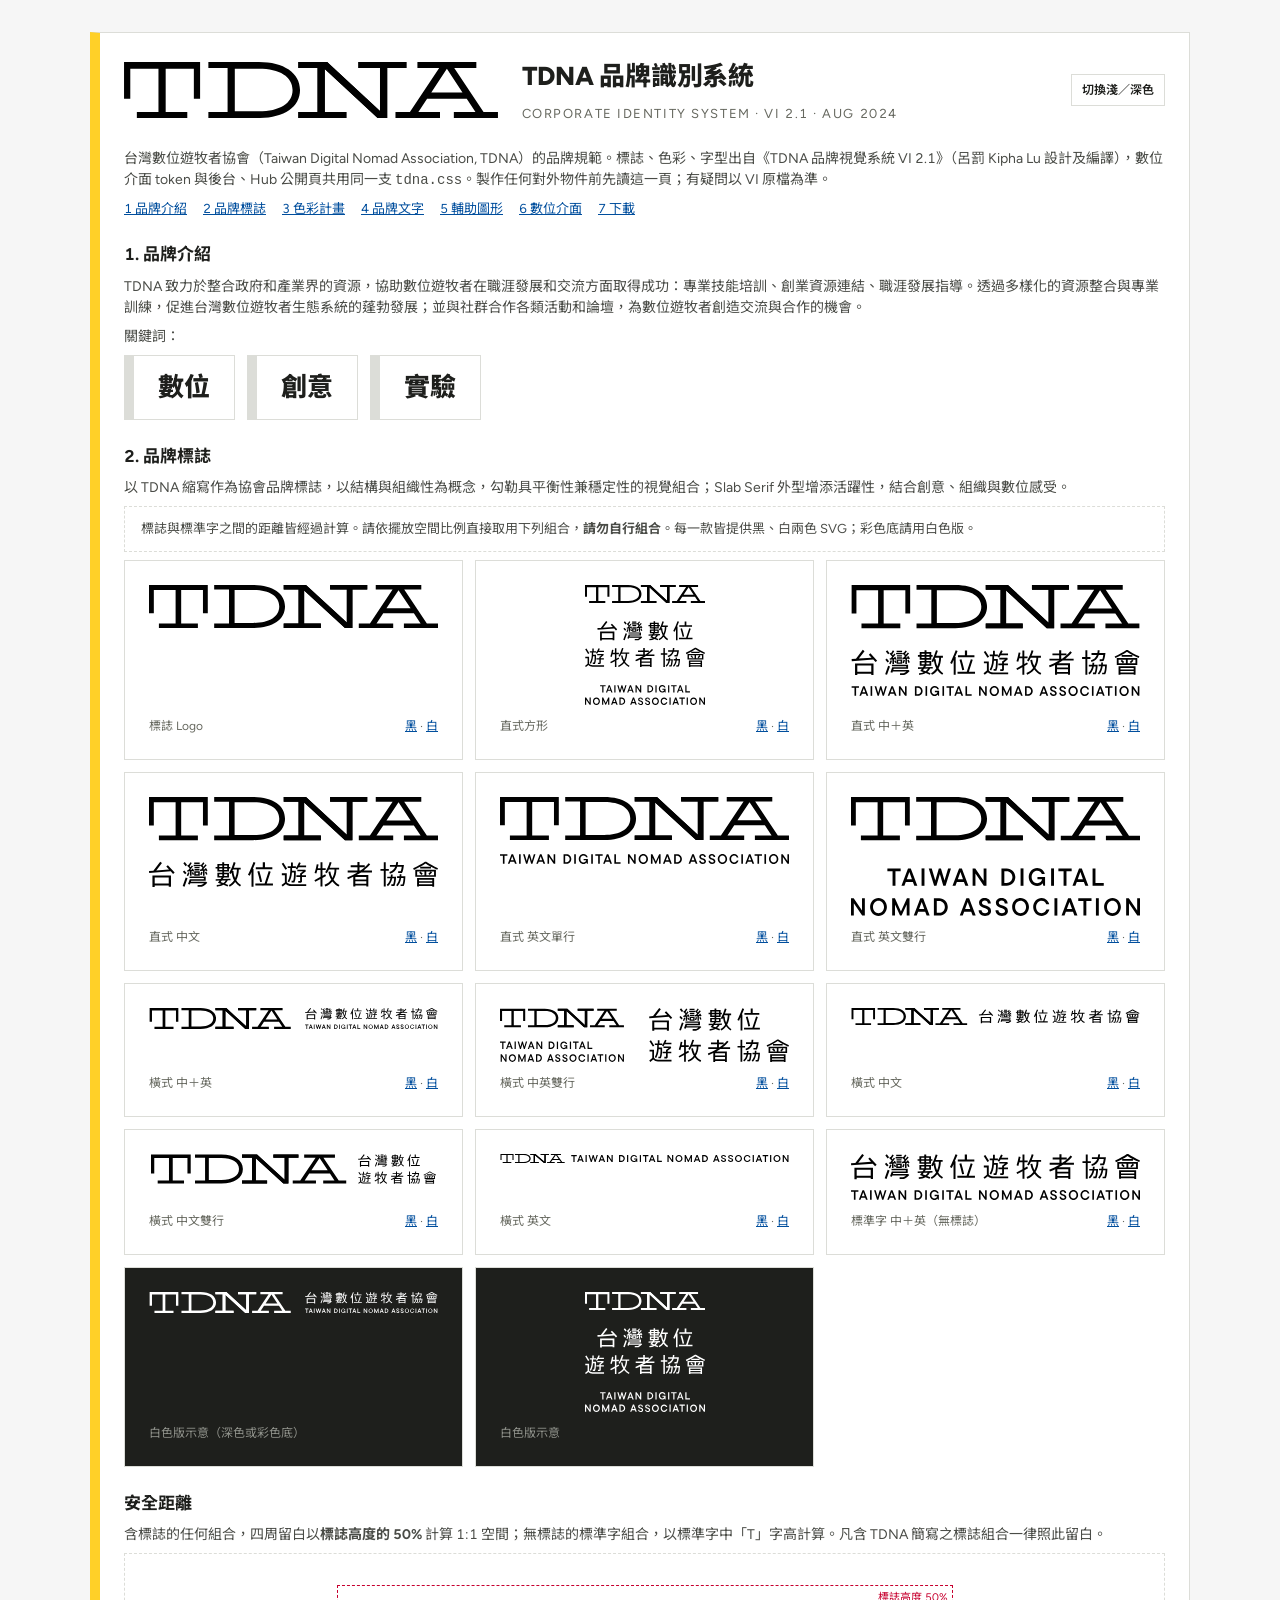
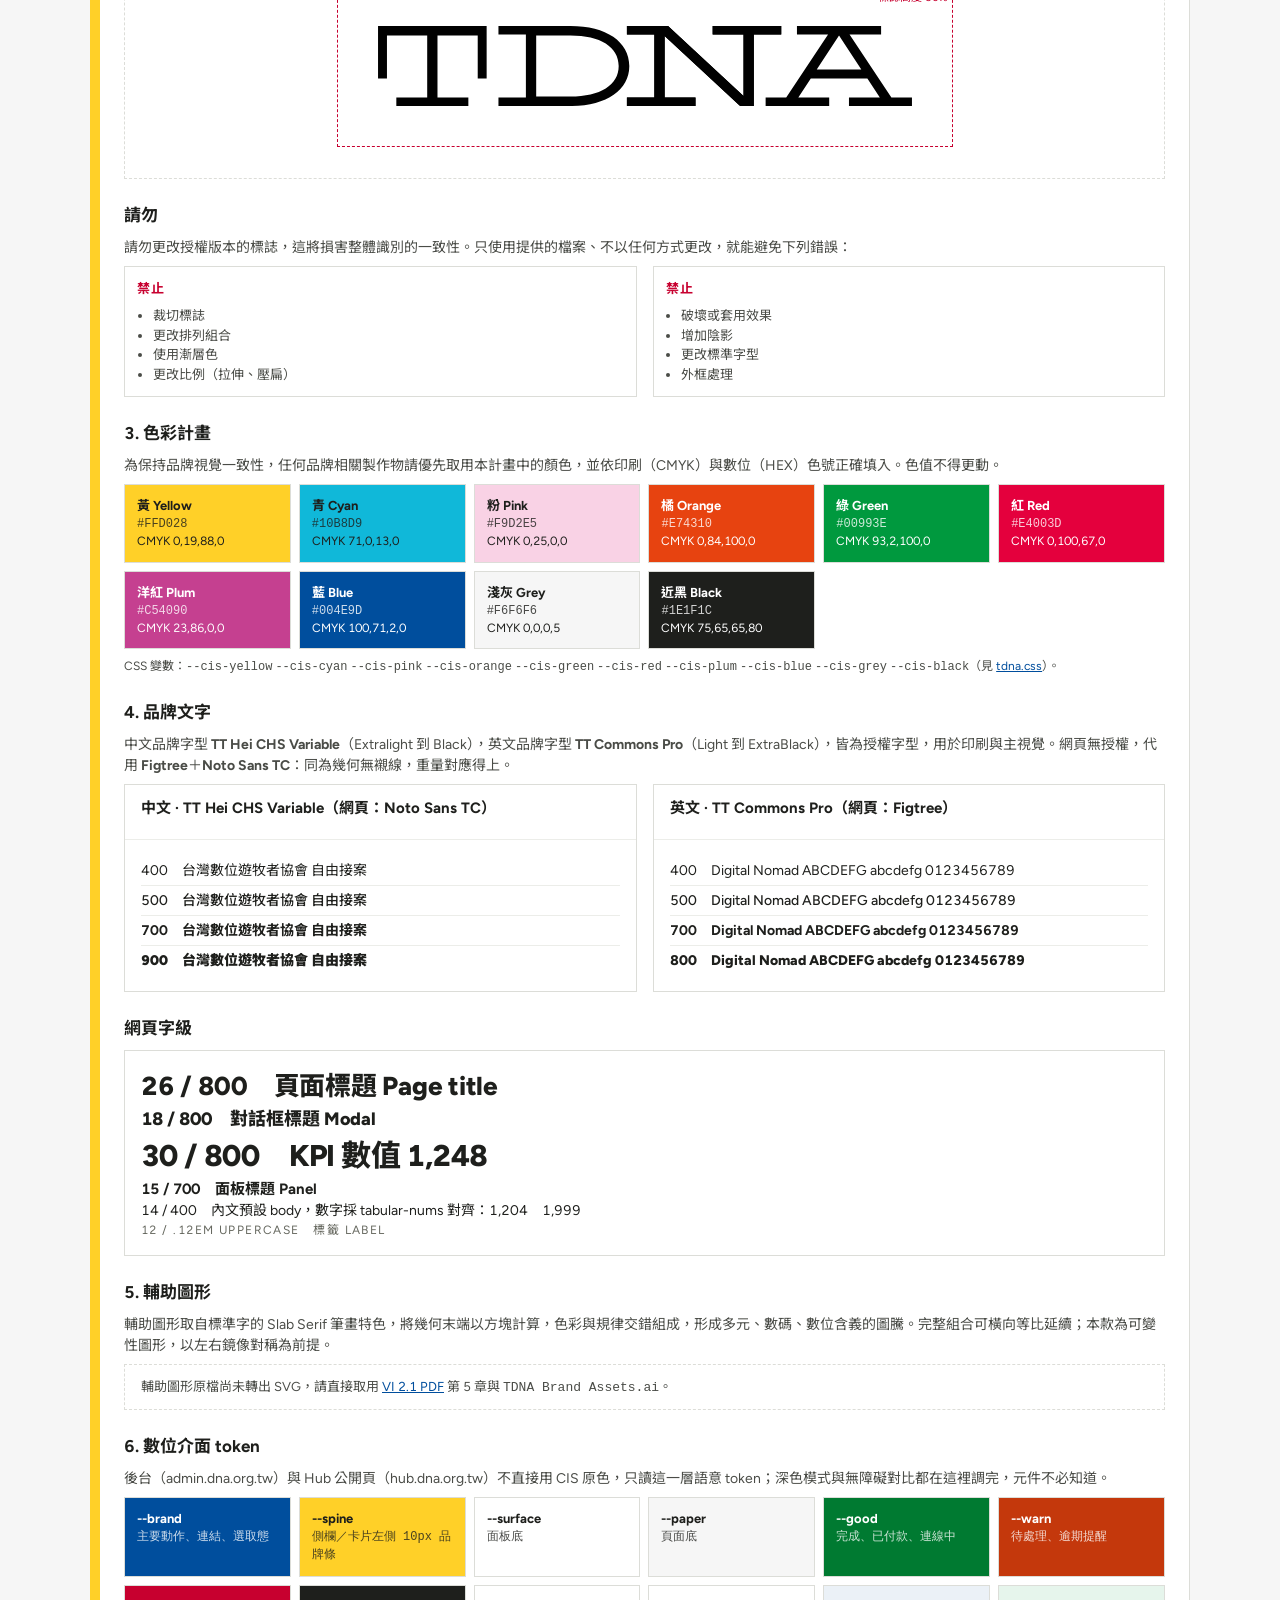
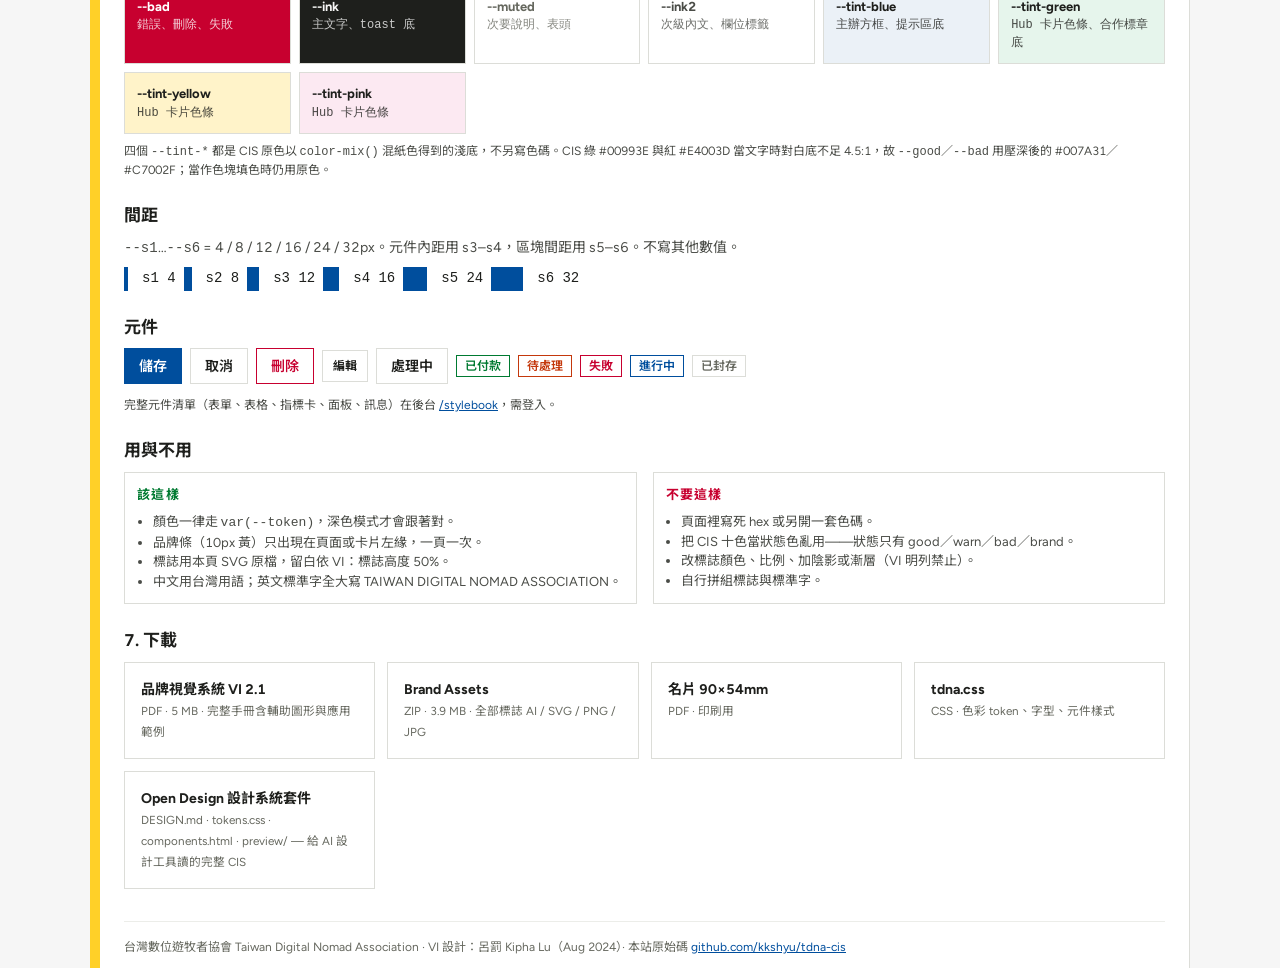
==== commit d557158b: "Add Open Design design-system package for the TDNA CIS manifest, DESIGN.md, USAGE.md, tokens.css (Op" ====
--- a/index.html
+++ b/index.html
@@ -182,6 +182,7 @@
   <a href="/assets/download/TDNA-Brand-Assets.zip"><b>Brand Assets</b><small>ZIP · 3.9 MB · 全部標誌 AI / SVG / PNG / JPG</small></a>
   <a href="/assets/download/TDNA-namecard-90x54.pdf"><b>名片 90×54mm</b><small>PDF · 印刷用</small></a>
   <a href="/assets/tdna.css"><b>tdna.css</b><small>CSS · 色彩 token、字型、元件樣式</small></a>
+  <a href="/design-system/tdna/DESIGN.md"><b>Open Design 設計系統套件</b><small>DESIGN.md · tokens.css · components.html · preview/ — 給 AI 設計工具讀的完整 CIS</small></a>
 </div>
 </section>
 
--- a/assets/tdna.css
+++ b/assets/tdna.css
@@ -206,7 +206,7 @@
 
 /* ── CIS 站（cis.dna.org.tw）專用 ─────────────────────────────────────────── */
 .hero{display:flex;align-items:center;gap:var(--s5);flex-wrap:wrap;margin-bottom:var(--s5)}
-.hero img{height:56px;width:auto}
+.hero img{height:auto;max-height:56px;max-width:100%}
 .hero .sub{color:var(--muted);font-size:13px;letter-spacing:.12em;text-transform:uppercase}
 .logos{display:grid;grid-template-columns:repeat(auto-fit,minmax(260px,1fr));gap:var(--s3)}
 .logos figure{margin:0;border:1px solid var(--line);background:#fff;padding:var(--s5);display:grid;gap:var(--s3);align-content:space-between}
@@ -218,8 +218,8 @@
 .keywords{display:flex;gap:var(--s3);flex-wrap:wrap}
 .keywords span{font-size:26px;font-weight:800;padding:var(--s3) var(--s5);border-left:10px solid var(--spine);background:var(--surface);border:1px solid var(--line);border-left-width:10px}
 .clear{display:grid;place-items:center;padding:var(--s6);border:1px dashed var(--line);background:var(--surface)}
-.clear .box{position:relative;padding:40px;outline:1px dashed var(--bad)}
-.clear .box img{height:80px;display:block}
+.clear .box{position:relative;padding:min(40px,7vw);outline:1px dashed var(--bad);background:#fff;max-width:100%}  /* ponytail: 窄螢幕留白略小於 50%，示意用 */
+.clear .box img{width:534px;max-width:100%;height:auto;display:block}
 .clear .box::after{content:"標誌高度 50%";position:absolute;right:4px;top:4px;font-size:11px;color:var(--bad)}
 .type{display:grid;grid-template-columns:1fr 1fr;gap:var(--s4)}
 @media (max-width:700px){.type{grid-template-columns:1fr}}
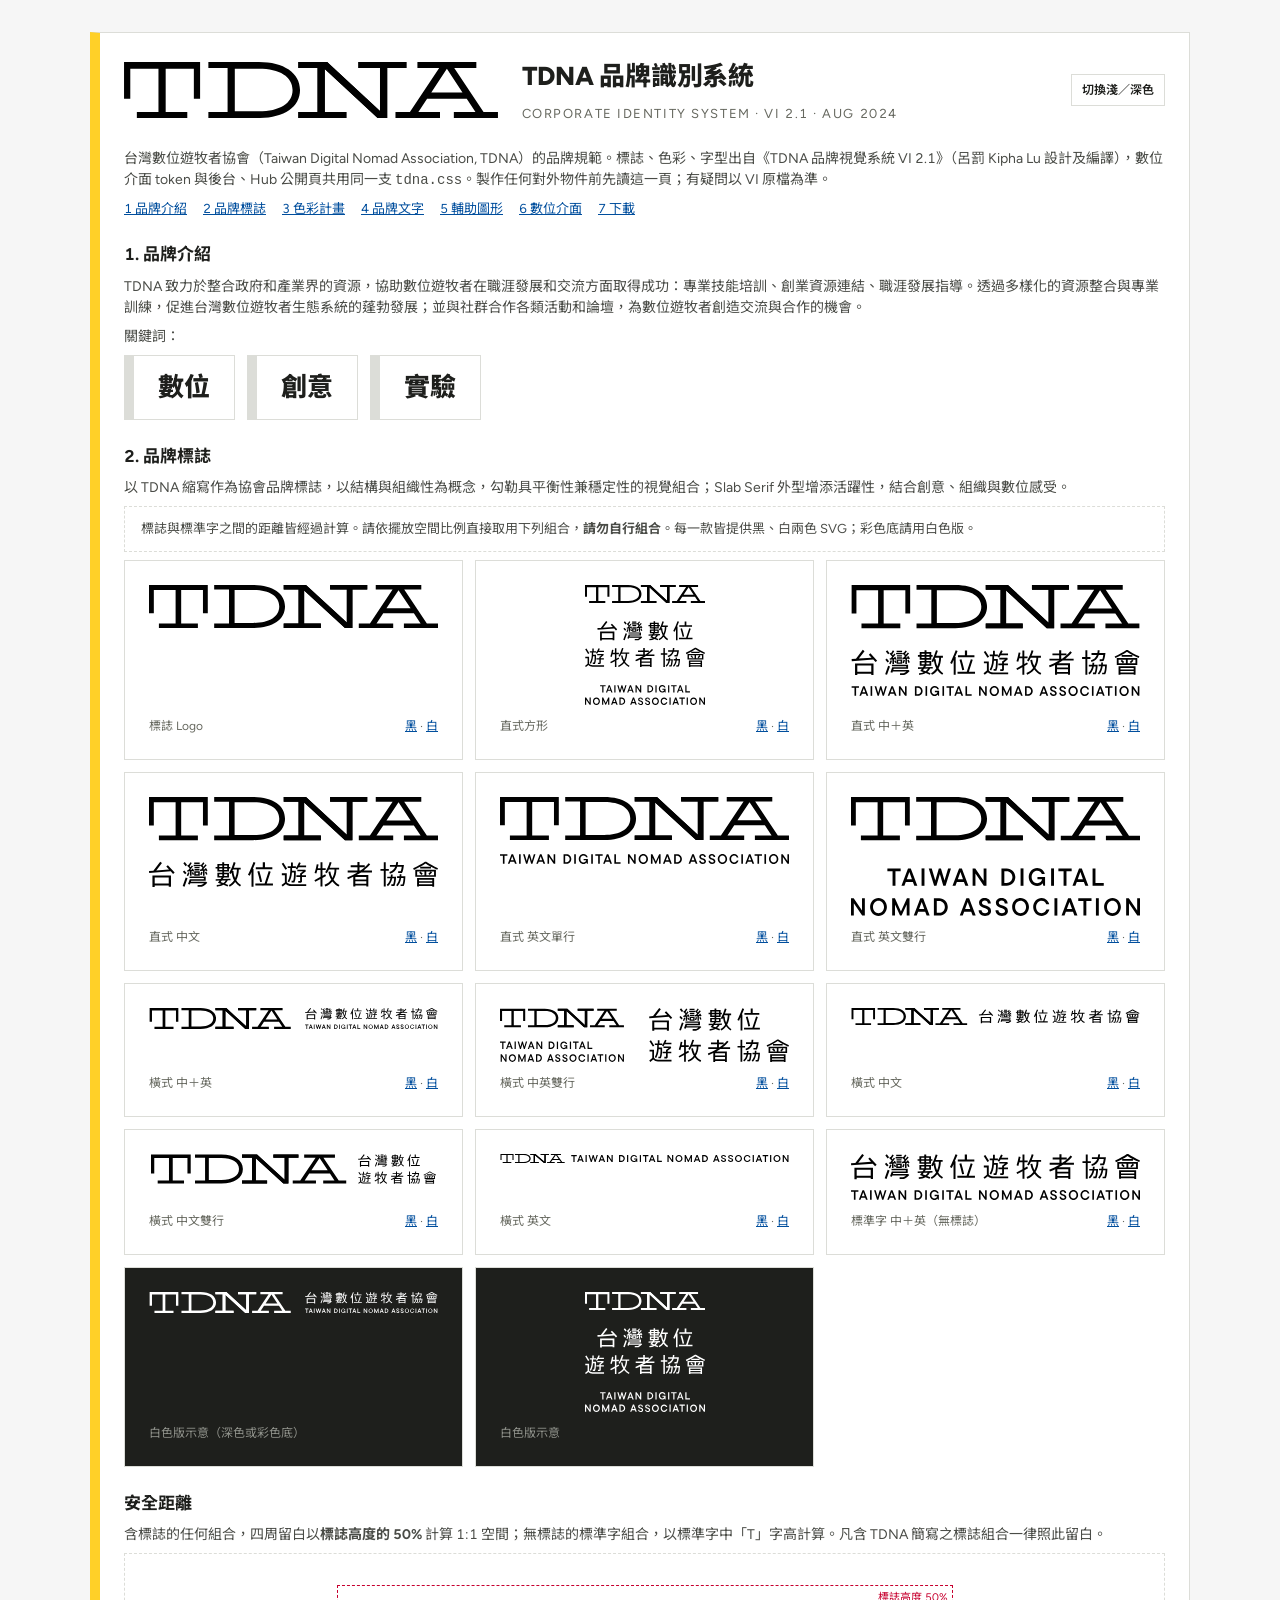
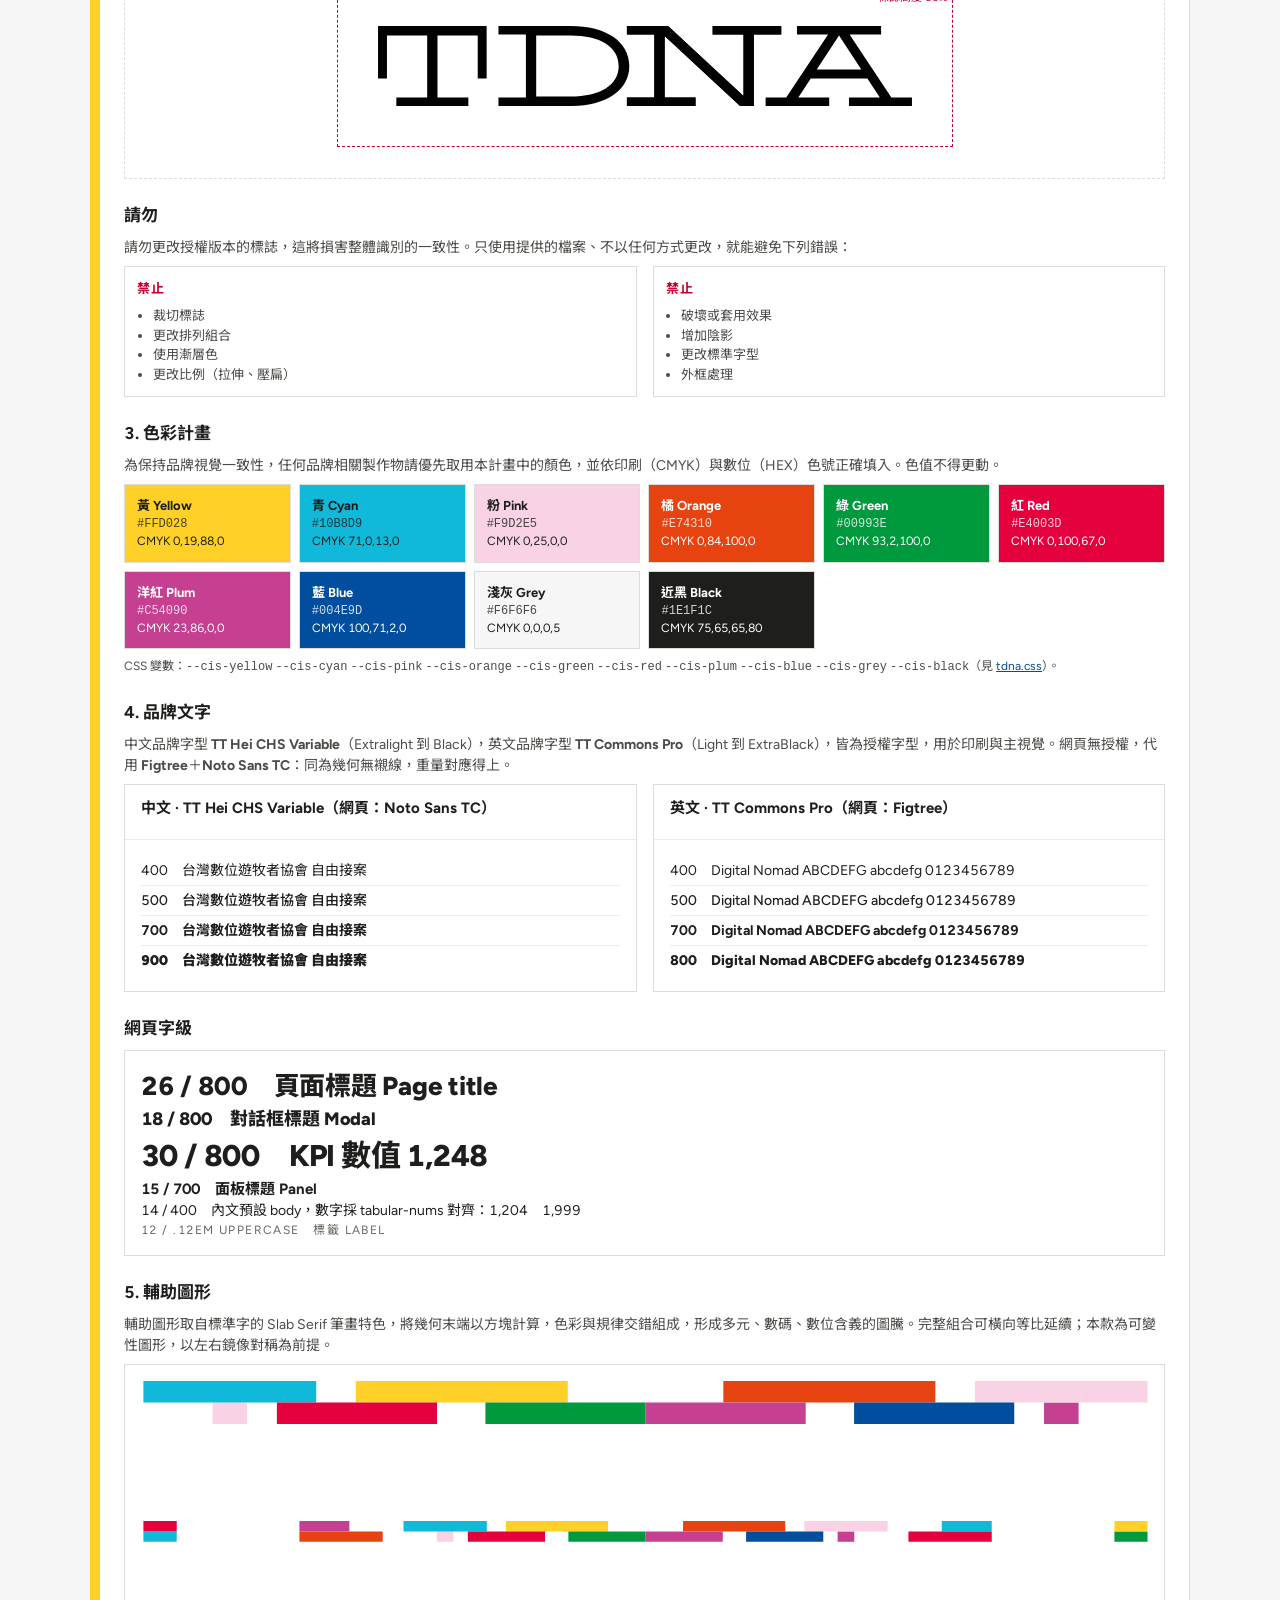
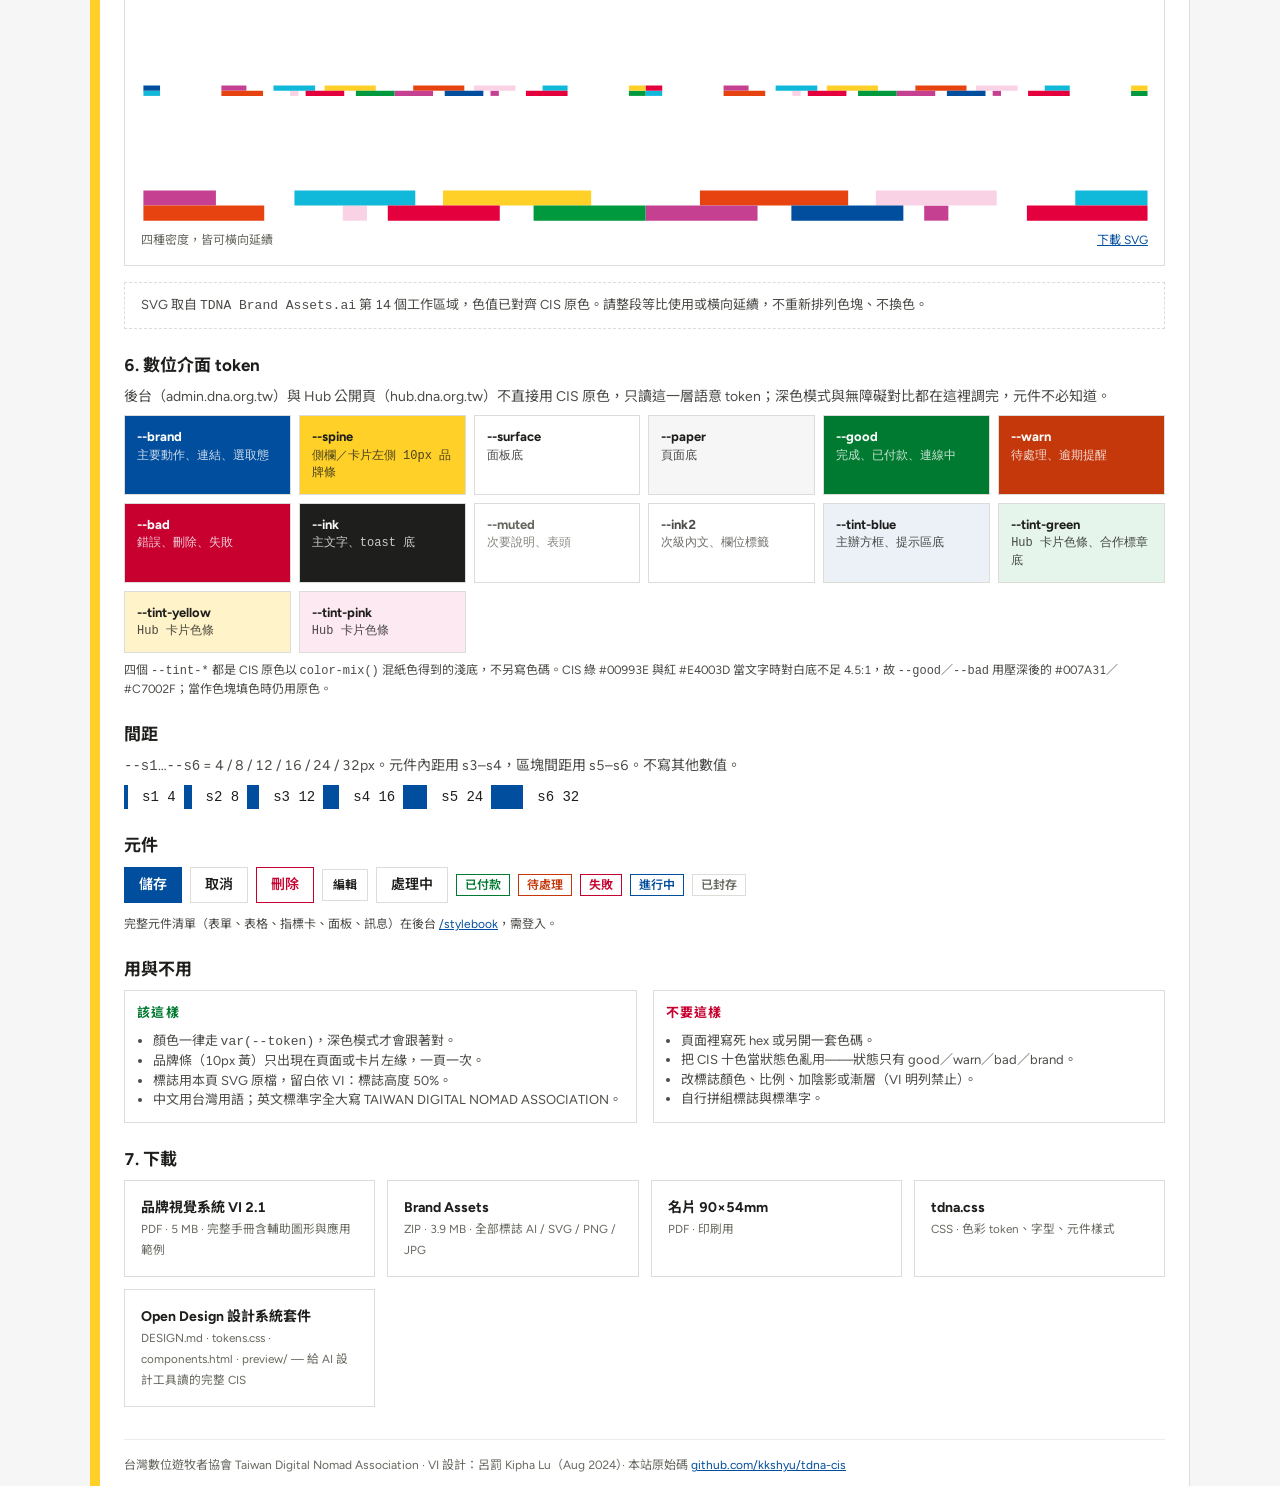
==== commit cf2707cd: "Add the auxiliary pattern as SVG (from Brand Assets.ai artboard 14) to the CIS site and design-syste" ====
--- a/index.html
+++ b/index.html
@@ -119,7 +119,8 @@
 <section id="pattern">
 <h2>5. 輔助圖形</h2>
 <p>輔助圖形取自標準字的 Slab Serif 筆畫特色，將幾何末端以方塊計算，色彩與規律交錯組成，形成多元、數碼、數位含義的圖騰。完整組合可橫向等比延續；本款為可變性圖形，以左右鏡像對稱為前提。</p>
-<p class="note">輔助圖形原檔尚未轉出 SVG，請直接取用 <a href="/assets/download/TDNA-VI-2.1.pdf">VI 2.1 PDF</a> 第 5 章與 <code>TDNA Brand Assets.ai</code>。</p>
+<figure class="pattern"><img src="/assets/pattern.svg" alt="TDNA 輔助圖形：以 CIS 八色組成的方塊色帶，四種密度"><figcaption><span>四種密度，皆可橫向延續</span><span><a href="/assets/pattern.svg" download>下載 SVG</a></span></figcaption></figure>
+<p class="note">SVG 取自 <code>TDNA Brand Assets.ai</code> 第 14 個工作區域，色值已對齊 CIS 原色。請整段等比使用或橫向延續，不重新排列色塊、不換色。</p>
 </section>
 
 <section id="ui">
--- a/assets/tdna.css
+++ b/assets/tdna.css
@@ -221,6 +221,9 @@
 .clear .box{position:relative;padding:min(40px,7vw);outline:1px dashed var(--bad);background:#fff;max-width:100%}  /* ponytail: 窄螢幕留白略小於 50%，示意用 */
 .clear .box img{width:534px;max-width:100%;height:auto;display:block}
 .clear .box::after{content:"標誌高度 50%";position:absolute;right:4px;top:4px;font-size:11px;color:var(--bad)}
+.pattern{margin:0 0 var(--s4);border:1px solid var(--line);background:#fff;padding:var(--s4)}
+.pattern img{width:100%;height:auto;display:block}
+.pattern figcaption{font-size:12px;color:var(--muted);display:flex;justify-content:space-between;margin-top:var(--s2)}
 .type{display:grid;grid-template-columns:1fr 1fr;gap:var(--s4)}
 @media (max-width:700px){.type{grid-template-columns:1fr}}
 .type .panel .pb div{padding:4px 0;border-bottom:1px solid var(--line2)}
